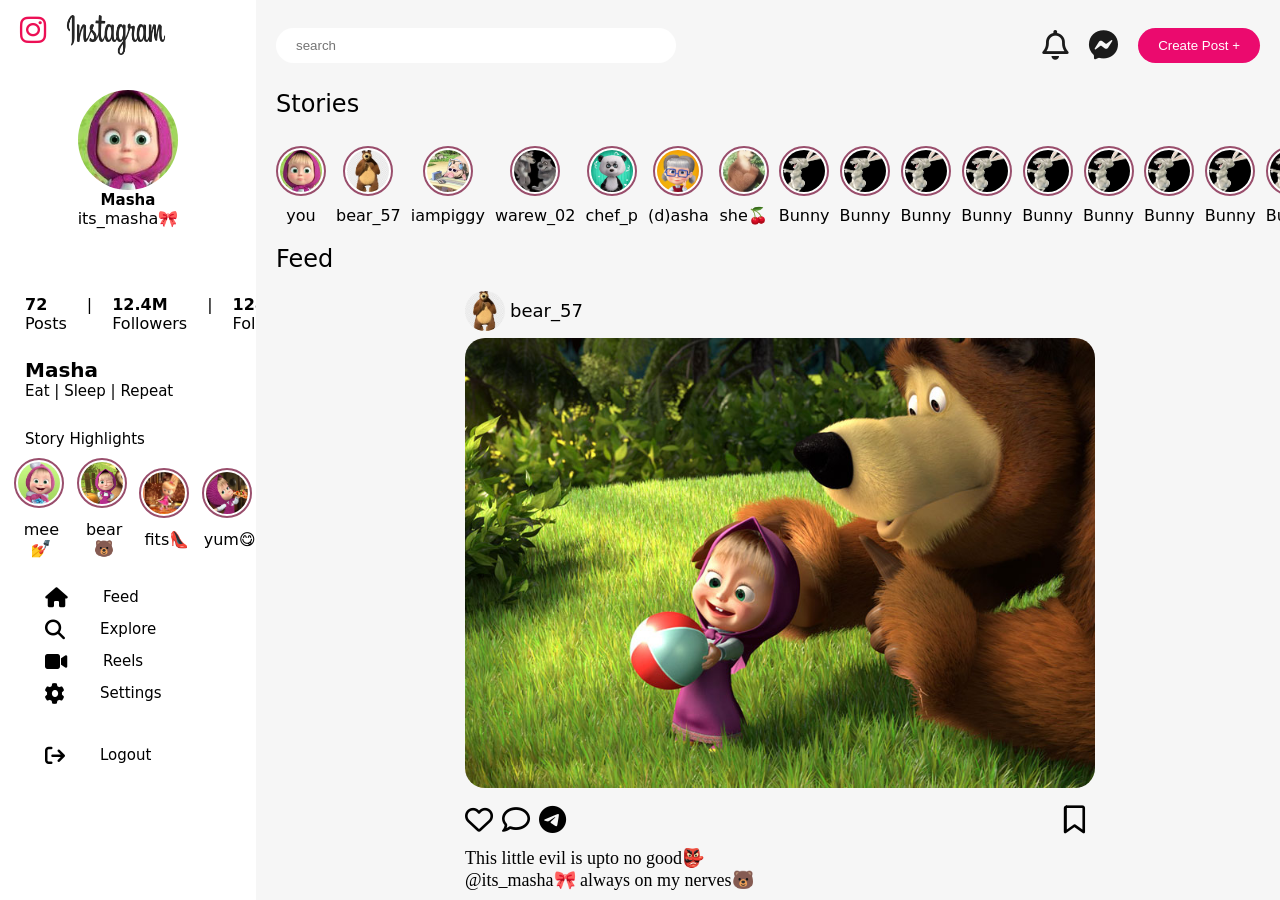
==== index.html @ 61953576 "Update and rename instagram.html to index.html" ====
<!DOCTYPE html>
<html lang="en">

<head>
    <meta charset="UTF-8">
    <meta name="viewport" content="width=device-width, initial-scale=1.0">
    <link rel="stylesheet" href="instagram.css">
    <link rel="stylesheet" href="https://cdnjs.cloudflare.com/ajax/libs/font-awesome/6.5.2/css/all.min.css"
        integrity="sha512-..." crossorigin="anonymous" referrerpolicy="no-referrer" />
    <title>Instagram</title>
</head>

<body>

    <div class="wrapper">
        <div class="instagram">
            <div class="sidebar">
              
               <div class="insta"> <i class="fa-brands fa-instagram"></i>
                <img src="txt.png" alt="">
            </div>
            <div class="pro">
                <img class="img" src="masha.jpg" alt="">
                <p><span style="font-weight: 600; font-size: 15px;">Masha</span><br>its_masha🎀</p>
            </div>
            <div class="nums">
                <p><span style="font-weight: bold;">72</span><br>Posts</p> <p>|</p>
                <p><span style="font-weight: bold;">12.4M</span><br>Followers</p> <p> |</p>
                <p><span style="font-weight: bold;">128</span><br>Following</p> 
            </div>
             <div class="bio">
                <p><span style="font-weight: 800; font-size: 20px;">Masha </span><br> Eat   | Sleep   | Repeat</p>
             </div> 
             <div class="highlight">
                <p>Story Highlights</p>
                <div class="high">
                  <div class="cir-cont">
                    <div class="cir">
                         <img src="me.jpg" alt="">
                    </div>
                    <p>mee💅</p>
                    </div>
                      <div class="cir-cont">
                    <div class="cir">
                         <img src="mebear.jpg" alt="">
                    </div>
                    <p>bear🐻</p>
                    </div>
                    <div class="cir-cont">
                    <div class="cir">
                          <img src="outfit.jpg" alt="">
                    </div>
                    <p>fits👠</p>
                    </div>
                    <div class="cir-cont">
                    <div class="cir">
                           <img src="meals.webp" alt="">
                    </div>
                    <p>yum😋</p>
                    </div>
                </div>
                <div class="other">
                    <div class="home">
                        <i class="fa-solid fa-house"></i>
                        <p>Feed</p>
                    </div>
                    <div class="explore">
                        <i class="fa-solid fa-magnifying-glass"></i>
                        <p>Explore</p>
                    </div>
                    <div class="reel">
                        <i class="fa-solid fa-video"></i>
                        <p>Reels</p>
                    </div>
                    <div class="setting">
                        <i class="fa-solid fa-gear"></i>
                        <p>Settings</p>
                    </div>
                     <div class="logout">
                    <i class="fa-solid fa-arrow-right-from-bracket"></i>
                    <p>Logout</p>
                </div>
                </div>
               
             </div>  
             
            </div>
           
            <div class="right-container">
                <nav class="topnav">
                    <div class="box left">
                        <input type="text" placeholder="search">
                    </div>
                    <div class="box right">
                        <i class="fa-regular fa-bell"></i>
                        <i class="fa-brands fa-facebook-messenger"></i>
                        <button>Create Post +</button>
                    </div>
                </nav>
                <nav class="bottomnav">
                    <h1>Stories</h1>
                    <div class="stories-container">
                        <div class="circle-container">
                            <div class="circle">
                                <img src="masha.jpg"
                                    alt="">
                                </div>
                                <h1>you</h1>

                        </div>
                        <div class="circle-container">
                            <div class="circle">
                                <img src="bear2.jpg"
                                    alt="">
                                </div>
                                <h1>bear_57</h1>

                        </div>
                        <div class="circle-container">
                            <div class="circle">
                                <img src="pigp.jpg"
                                    alt="">
                                </div>
                                <h1>iampiggy</h1>

                        </div>
                        <div class="circle-container">
                            <div class="circle">
                                <img src="wolfp.jpg"
                                    alt="">
                                </div>
                                <h1>warew_02</h1>

                        </div>
                        <div class="circle-container">
                            <div class="circle">
                                <img src="pandap.jpg"
                                    alt="">
                                </div>
                                <h1>chef_p</h1>

                        </div>
                        <div class="circle-container">
                            <div class="circle">
                                <img src="dasha.jpg"
                                    alt="">
                                </div>
                                <h1>(d)asha</h1>

                        </div>
                        <div class="circle-container">
                            <div class="circle">
                                <img src="gf.jpg"
                                    alt="">
                                </div>
                                <h1>she🍒</h1>

                        </div>
                        <div class="circle-container">
                            <div class="circle">
                                <img src="bunny2.jpg"
                                    alt="">
                                </div>
                                <h1>Bunny</h1>

                        </div>
                        <div class="circle-container">
                            <div class="circle">
                                <img src="bunny2.jpg"
                                    alt="">
                                </div>
                                <h1>Bunny</h1>

                        </div>
                        <div class="circle-container">
                            <div class="circle">
                                <img src="bunny2.jpg"
                                    alt="">
                                </div>
                                <h1>Bunny</h1>

                        </div>
                        <div class="circle-container">
                            <div class="circle">
                                <img src="bunny2.jpg"
                                    alt="">
                                </div>
                                <h1>Bunny</h1>
                        </div>
                        <div class="circle-container">
                            <div class="circle">
                                <img src="bunny2.jpg"
                                    alt="">
                                </div>
                                <h1>Bunny</h1>
                        </div>
                        <div class="circle-container">
                            <div class="circle">
                                <img src="bunny2.jpg"
                                    alt="">
                                </div>
                                <h1>Bunny</h1>
                        </div>
                        <div class="circle-container">
                            <div class="circle">
                                <img src="bunny2.jpg"
                                    alt="">
                                </div>
                                <h1>Bunny</h1>
                        </div>
                        <div class="circle-container">
                            <div class="circle">
                                <img src="bunny2.jpg"
                                    alt="">
                                </div>
                                <h1>Bunny</h1>
                        </div>
                        <div class="circle-container">
                            <div class="circle">
                                <img src="bunny2.jpg"
                                    alt="">
                                </div>
                                <h1>Bunny</h1>
                        </div>
                        <div class="circle-container">
                            <div class="circle">
                                <img src="bunny2.jpg"
                                    alt="">
                                </div>
                                <h1>Bunny</h1>
                        </div>
                        <div class="circle-container">
                            <div class="circle">
                                <img src="bunny2.jpg"
                                    alt="">
                                </div>
                                <h1>Bunny</h1>
                        </div>
                        <div class="circle-container">
                            <div class="circle">
                                <img src="bunny2.jpg"
                                    alt="">
                                </div>
                                <h1>Bunny</h1>
                        </div>
                        <div class="circle-container">
                            <div class="circle">
                                <img src="bunny2.jpg"
                                    alt="">
                                </div>
                                <h1>Bunny</h1>
                        </div>
                        <div class="circle-container">
                            <div class="circle">
                                <img src="bunny2.jpg"
                                    alt="">
                                </div>
                                <h>Bunny</h1>
                        </div>
                        <div class="circle-container">
                            <div class="circle">
                                <img src="bunny2.jpg"
                                    alt="">
                                </div>
                                <h>Bunny</h1>
                        </div>
                        <div class="circle-container">
                            <div class="circle">
                                <img src="bunny2.jpg"
                                    alt="">
                                </div>
                                <h>Bunny</h1>
                        </div>
                        <div class="circle-container">
                            <div class="circle">
                                <img src="bunny2.jpg"
                                    alt="">
                                </div>
                                <h>Bunny</h1>
                        </div>
                        <div class="circle-container">
                            <div class="circle">
                                <img src="bunny2.jpg"
                                    alt="">
                                </div>
                                <h>Bunny</h1>
                        </div>
                        <div class="circle-container">
                            <div class="circle">
                                <img src="bunny2.jpg"
                                    alt="">
                                </div>
                                <h>Bunny</h1>
                        </div>
                        <div class="circle-container">
                            <div class="circle">
                                <img src="bunny2.jpg"
                                    alt="">
                                </div>
                                <h>Bunny</h1>
                        </div>
                        <div class="circle-container">
                            <div class="circle">
                                <img src="bunny2.jpg"
                                    alt="">
                                </div>
                                <h>Bunny</h1>
                        </div>
                        <div class="circle-container">
                            <div class="circle">
                                <img src="bunny2.jpg"
                                    alt="">
                                </div>
                                <h>Bunny</h1>
                        </div>
                        <div class="circle-container">
                            <div class="circle">
                                <img src="bunny2.jpg"
                                    alt="">
                                </div>
                                <h>Bunny</h1>
                        </div>
                        <div class="circle-container">
                            <div class="circle">
                                <img src="bunny2.jpg"
                                    alt="">
                                </div>
                                <h>Bunny</h1>
                        </div>
                        <div class="circle-container">
                            <div class="circle">
                                <img src="bunny2.jpg"
                                    alt="">
                                </div>
                                <h>Bunny</h1>
                        </div>
                        <div class="circle-container">
                            <div class="circle">
                                <img src="bunny2.jpg"
                                    alt="">
                                </div>
                                <h>Bunny</h1>
                        </div>
                        <div class="circle-container">
                            <div class="circle">
                                <img src="bunny2.jpg"
                                    alt="">
                                </div>
                                <h>Bunny</h1>
                        </div>
                        <div class="circle-container">
                            <div class="circle">
                                <img src="bunny2.jpg"
                                    alt="">
                                </div>
                                <h>Bunny</h1>
                        </div>
                        <div class="circle-container">
                            <div class="circle">
                                <img src="bunny2.jpg"
                                    alt="">
                                </div>
                                <h>Bunny</h1>
                        </div>
                        <div class="circle-container">
                            <div class="circle">
                                <img src="bunny2.jpg"
                                    alt="">
                                </div>
                                <h>Bunny</h1>
                        </div>
                        <div class="circle-container">
                            <div class="circle">
                                <img src="bunny2.jpg"
                                    alt="">
                                </div>
                                <h>Bunny</h1>
                        </div>
                        <div class="circle-container">
                            <div class="circle">
                                <img src="bunny2.jpg"
                                    alt="">
                                </div>
                                <h>Bunny</h1>
                        </div>
                        <div class="circle-container">
                            <div class="circle">
                                <img src="bunny2.jpg"
                                    alt="">
                                </div>
                                <h>Bunny</h1>
                        </div>
                        <div class="circle-container">
                            <div class="circle">
                                <img src="bunny2.jpg"
                                    alt="">
                                </div>
                                <h>Bunny</h1>
                        </div>
                        <div class="circle-container">
                            <div class="circle">
                                <img src="bunny2.jpg"
                                    alt="">
                                </div>
                                <h>Bunny</h1>
                        </div>
                        <div class="circle-container">
                            <div class="circle">
                                <img src="bunny2.jpg"
                                    alt="">
                                </div>
                                <h>Bunny</h1>
                        </div>
                        <div class="circle-container">
                            <div class="circle">
                                <img src="bunny2.jpg"
                                    alt="">
                                </div>
                                <h>Bunny</h1>
                        </div>
                    </div>
                </nav>
                <div class="feed-container">
                    <h1 class="feed">Feed</h1>
                    <div class="post-container">
                        <div class="posts">
                            <div class="profile">
                                <div class="profile-circle">
                                    <img src="bear2.jpg" alt="">
                                </div>
                                <h1>bear_57</h1>
                            </div>
                            <div class="post-image-container">
                                <img src="masha-bear.jpg" alt="">
                            </div>
                            <div class="engagement-section">
                               <div class="icon"> <i class="fa-regular fa-heart"></i>
                                <i class="fa-regular fa-comment"></i>
                                <i class="fa-brands fa-telegram"></i></div>
                              <div class="icon2">  <i class="fa-regular fa-bookmark"></i></div>
                            </div>
                            <div class="caption">
                                <p>This little  evil is upto no good👺
                                  <br>@its_masha🎀 always on my nerves🐻</p>
                            </div>
                            <div class="profile">
                                <div class="profile-circle">
                                    <img src="wolfp.jpg" alt="">
                                </div>
                                <h1>warew_02</h1>
                            </div>
                            <div class="post-image-container">
                                <img src="wolf.gif" alt="">
                            </div>
                            <div class="engagement-section">
                               <div class="icon"> <i class="fa-regular fa-heart"></i>
                                <i class="fa-regular fa-comment"></i>
                                <i class="fa-brands fa-telegram"></i></div>
                              <div class="icon2">  <i class="fa-regular fa-bookmark"></i></div>
                            </div>
                            <div class="caption">
                                <p>We-hungryyyyyy, no foodddd😭
                                  <br>@its_masha🎀 quickyyy give fooddddd😫</p>
                            </div>
                            <div class="profile">
                                <div class="profile-circle">
                                    <img src="bunny2.jpg" alt="">
                                </div>
                                <h1>bun;)</h1>
                            </div>
                            <div class="post-image-container">
                                <img src="bun.webp" alt="">
                            </div>
                            <div class="engagement-section">
                               <div class="icon"> <i class="fa-regular fa-heart"></i>
                                <i class="fa-regular fa-comment"></i>
                                <i class="fa-brands fa-telegram"></i></div>
                              <div class="icon2">  <i class="fa-regular fa-bookmark"></i></div>
                            </div>
                            <div class="caption">
                                <p>Ohhhhhh Noooooooo,<br>
                                wasn't stealing just guarding here<br>
                                pinky Promiseeeeeeee 😗</p>
                            </div>
                            <div class="profile">
                                <div class="profile-circle">
                                    <img src="pigp.jpg" alt="">
                                </div>
                                <h1>iampiggy</h1>
                            </div>
                            <div class="post-image-container">
                                <img src="pig.png" alt="">
                            </div>
                            <div class="engagement-section">
                               <div class="icon"> <i class="fa-regular fa-heart"></i>
                                <i class="fa-regular fa-comment"></i>
                                <i class="fa-brands fa-telegram"></i></div>
                              <div class="icon2">  <i class="fa-regular fa-bookmark"></i></div>
                            </div>
                            <div class="caption">
                                <p>ran out of milk😭<br>
                                brokee af💔🥀</p>
                                </div>
                                    <div class="profile">
                                <div class="profile-circle">
                                    <img src="dasha.jpg" alt="">
                                </div>
                                <h1>(d)asha</h1>
                            </div>
                            <div class="post-image-container">
                                <img src="dashapost.webp" alt="">
                            </div>
                            <div class="engagement-section">
                               <div class="icon"> <i class="fa-regular fa-heart"></i>
                                <i class="fa-regular fa-comment"></i>
                                <i class="fa-brands fa-telegram"></i></div>
                              <div class="icon2">  <i class="fa-regular fa-bookmark"></i></div>
                            </div>
                            <div class="caption">
                                <p>had fun @its_masha🎀?</p>
                            </div>
                              <div class="profile">
                                <div class="profile-circle">
                                    <img src="pandap.jpg" alt="">
                                </div>
                                <h1>chef_p</h1>
                            </div>
                            <div class="post-image-container">
                                <img src="panda.jpg" alt="">
                            </div>
                            <div class="engagement-section">
                               <div class="icon"> <i class="fa-regular fa-heart"></i>
                                <i class="fa-regular fa-comment"></i>
                                <i class="fa-brands fa-telegram"></i></div>
                              <div class="icon2">  <i class="fa-regular fa-bookmark"></i></div>
                            </div>
                            <div class="caption">
                                <p>cooking🍳😋</p>
                            </div>
                             <div class="profile">
                                <div class="profile-circle">
                                    <img src="gf.jpg" alt="">
                                </div>
                                <h1>she🍒</h1>
                            </div>
                            <div class="post-image-container">
                                <img src="gfpost.webp" alt="">
                            </div>
                            <div class="engagement-section">
                               <div class="icon"> <i class="fa-regular fa-heart"></i>
                                <i class="fa-regular fa-comment"></i>
                                <i class="fa-brands fa-telegram"></i></div>
                              <div class="icon2">  <i class="fa-regular fa-bookmark"></i></div>
                            </div>
                            <div class="caption">
                                <p>nahhhhh!! we'r just friends yk🤭</p>
                            </div>
                        </div>
                            </div>
                        </div>
            </div>
        </div>
    </div>
</body>

</html>
---- instagram.css ----
* {
  margin: 0;
  padding: 0;
  box-sizing: border-box;
}

html, body {
  width: 100%;
  height: 100%;
  font-family: system-ui, -apple-system, BlinkMacSystemFont, 'Segoe UI', Roboto, Oxygen, Ubuntu, Cantarell, 'Open Sans', 'Helvetica Neue', sans-serif;
}
.wrapper{
    width: 100%;
    position: relative;
}
.instagram{
    height: 100vh;
    width: 100%;
    display: flex;
}
.sidebar{
    height: 100%;
    width: 20%;
    background-color: transparent;
    position: fixed;
}
.sidebar i{
    padding-left: 20px;
    margin-top: 15px;
    color: #EC0F55;
    font-size: 30px;
    text-align: center;
}
.insta{
    display: flex;
    gap: 20px;
}
.insta img{
    height: 40px;
    width: 100px;
    font-family: fantasy;
    margin-top: 15px;
}
.pro{
    height: 20vh;
    width: 100%; 
    display: flex;
    flex-direction: column;
    align-items: center;
    text-align: center;  
}
.pro img{
    height: 100px;
    width: 100px;
    border-radius: 50px;
    margin-top: 35px;
   
}
.img p{
    font-family: system-ui, -apple-system, BlinkMacSystemFont, 'Segoe UI', Roboto, Oxygen, Ubuntu, Cantarell, 'Open Sans', 'Helvetica Neue', sans-serif;
    font-size: 10px;
   
}
.nums{
    display: flex;
    margin-top: 60px;
    gap:20px;
    padding-left: 25px;
}
.bio{
    font-size: 15px;
    padding-left: 25px;
    margin-top: 25px;
    font-family: system-ui, -apple-system, BlinkMacSystemFont, 'Segoe UI', Roboto, Oxygen, Ubuntu, Cantarell, 'Open Sans', 'Helvetica Neue', sans-serif;
}
.highlight p{
    padding-left:25px ;
    font-family: system-ui, -apple-system, BlinkMacSystemFont, 'Segoe UI', Roboto, Oxygen, Ubuntu, Cantarell, 'Open Sans', 'Helvetica Neue', sans-serif;
    font-size: 15px;
    font-weight: 800px;
    margin-top: 30px;
}

.high{
 height: 10hv;
    width: 100%; 
    display: flex;
    gap: 5px;
    padding-left: 10px;
    margin-top:10px;
    align-items: center;
}
.cir-cont{
     height: 100%;
    width: 100%;
     display: flex;
    align-items: center;
    justify-content: center;
    flex-direction: column;
    gap: 10px;
    text-align: center;
}
.cir-cont p{
     font-size: 16px;
     padding-left: 5px;
     margin-top: 2px;
     
}
.cir{
    height: 50px;
    width:50px;
    flex-shrink: 0;
    background-color:white;
    border-radius: 50px;
   border: 2px solid #994E6C;
   padding: 2px;
}
.cir img{
    height: 100%;
    width: 100%;
    object-fit: cover;
    border-radius: 50px;
}
.other{
    margin-top: 20px;
    display: flex;
    flex-direction: column;
    gap: 2px;
    padding-left: 25px;
    
}
.other p{
    margin-top: 10px;
    font-size: 15px;
    font-family: system-ui, -apple-system, BlinkMacSystemFont, 'Segoe UI', Roboto, Oxygen, Ubuntu, Cantarell, 'Open Sans', 'Helvetica Neue', sans-serif;

}
.other i{
    font-size: 20px;
    color: #000;
    margin-top: 10px;
}
.home{
    display: flex;
    gap:10px;
}
.explore{
    display: flex;
    gap: 10px;
}
.reel{
    display: flex;
    gap: 10px;
}
.setting{
    display: flex;
    gap: 10px;
}
.logout{
    display: flex;
    gap: 10px;
    margin-top: 30px;
}
.right-container{
   height: 100%;
   width: calc(100% - 20%);
   background-color:#F6F6F6;
   position: fixed;
   right: 0;

}
.topnav{
    height: 10vh;
    width: 100%;
    background-color: beige;
    position: fixed;
    display: flex;
    align-items: center;
     justify-content: space-between;
     position: relative;
}
.bottomnav{
    height: 15vh;
    width: 100%;
    padding-left: 20px;
    padding-right: 20px;
    position: fixed;
    top:calc(100% - 90vh);
  
}
.bottomnav h1{
    font-weight: 500;
    font-size: 24px;
}
.stories-container{
    height: 100%;
    width: 100%;
    display: flex;
    align-items: center;
    gap: 10px;
    overflow-x: auto;
    scrollbar-width: none;

}

.topnav .box {
    height: 100%;
    width: calc(100%/2);


}
.left{
    background-color: #F6F6F6;
    display: flex;
    align-items: center;
    justify-content: start;
    padding-left: 20px;
}
.left input{
    padding: 10px 20px;
    width: 400px;
    border: none;
    border-radius: 50px;
}
.right{
    background-color: #F6F6F6;
    display: flex;
    align-items: center;
    justify-content: end;
    gap: 20px;
    font-size: larger;
    padding-right: 20px;

}
.right button{
    padding: 10px 20px;
    background-color: #EB0A6E;
    border: none;
    border-radius: 50px;
    color: white;
}

.right i{
    font-size: 30px;
    color: rgb(27, 27, 27);
}
.circle-container{
    height: 100%;
    width: 100%;
    display: flex;
    align-items: center;
    justify-content: center;
    flex-direction: column;
    gap: 10px;
  
}
.circle-container h1{
    font-size: 16px;
}
.circle{
    height: 50px;
    width: 50px;
    background-color: #fff;
    padding: 2px;
    flex-shrink: 0;
    border-radius: 50px;
    border: 2px solid #994E6C;

}
.circle img{
    height: 100%;
    width: 100%;
    object-fit: cover;
    border-radius: 50px;
}
.feed-container{
    height: calc(100% - 25vh);
    width: 100%;
    padding-left:20px ;
    padding-top: 20px;
    position: fixed;
    bottom: 0%;
    font-size: 12px;
}
.feed-container h1{
    font-weight: 500;
}
.post-container{
    height: 70vh;
    width: 100%;
    overflow: auto;
    bottom: 0%;
    position: relative;
}
.posts{
    height: 70vh;
    width: 50%;
    margin-bottom: 3%;
   
    margin-left: 15%;

  
}
.profile{
    height: 5vh;
    width: 100%;
    display: flex;
    align-items: center;
    gap: 5px;
    margin-bottom: 5px;
    margin-top: 15px;

}
.profile-circle{
    height: 40px;
    width: 40px;
    background-color: #000;
    border-radius: 50px;
    overflow: hidden;
}
.profile h1{
    font-size: 18px;

}
.profile-circle img{
    height: 100%;
    width: 100%;
    object-fit: cover;
}
.post-image-container{
    height: 50vh;
    width: 100%;
    background-color: #000;
    border-radius: 20px;
    overflow: hidden;
    margin-bottom: 5px;
}
.post-image-container img{
    height: 100%;
    width: 100%;
    object-fit: cover;
}
.caption p{
    font-size: 18px;
    font-family: cursive;
    
}
.engagement-section{
    height: 6vh;
    width: 100%;
    font-size: 28px;
    display: flex;
    align-items: center;
    justify-content: space-between;
    gap: 15px;
    padding-right: 10px;
}
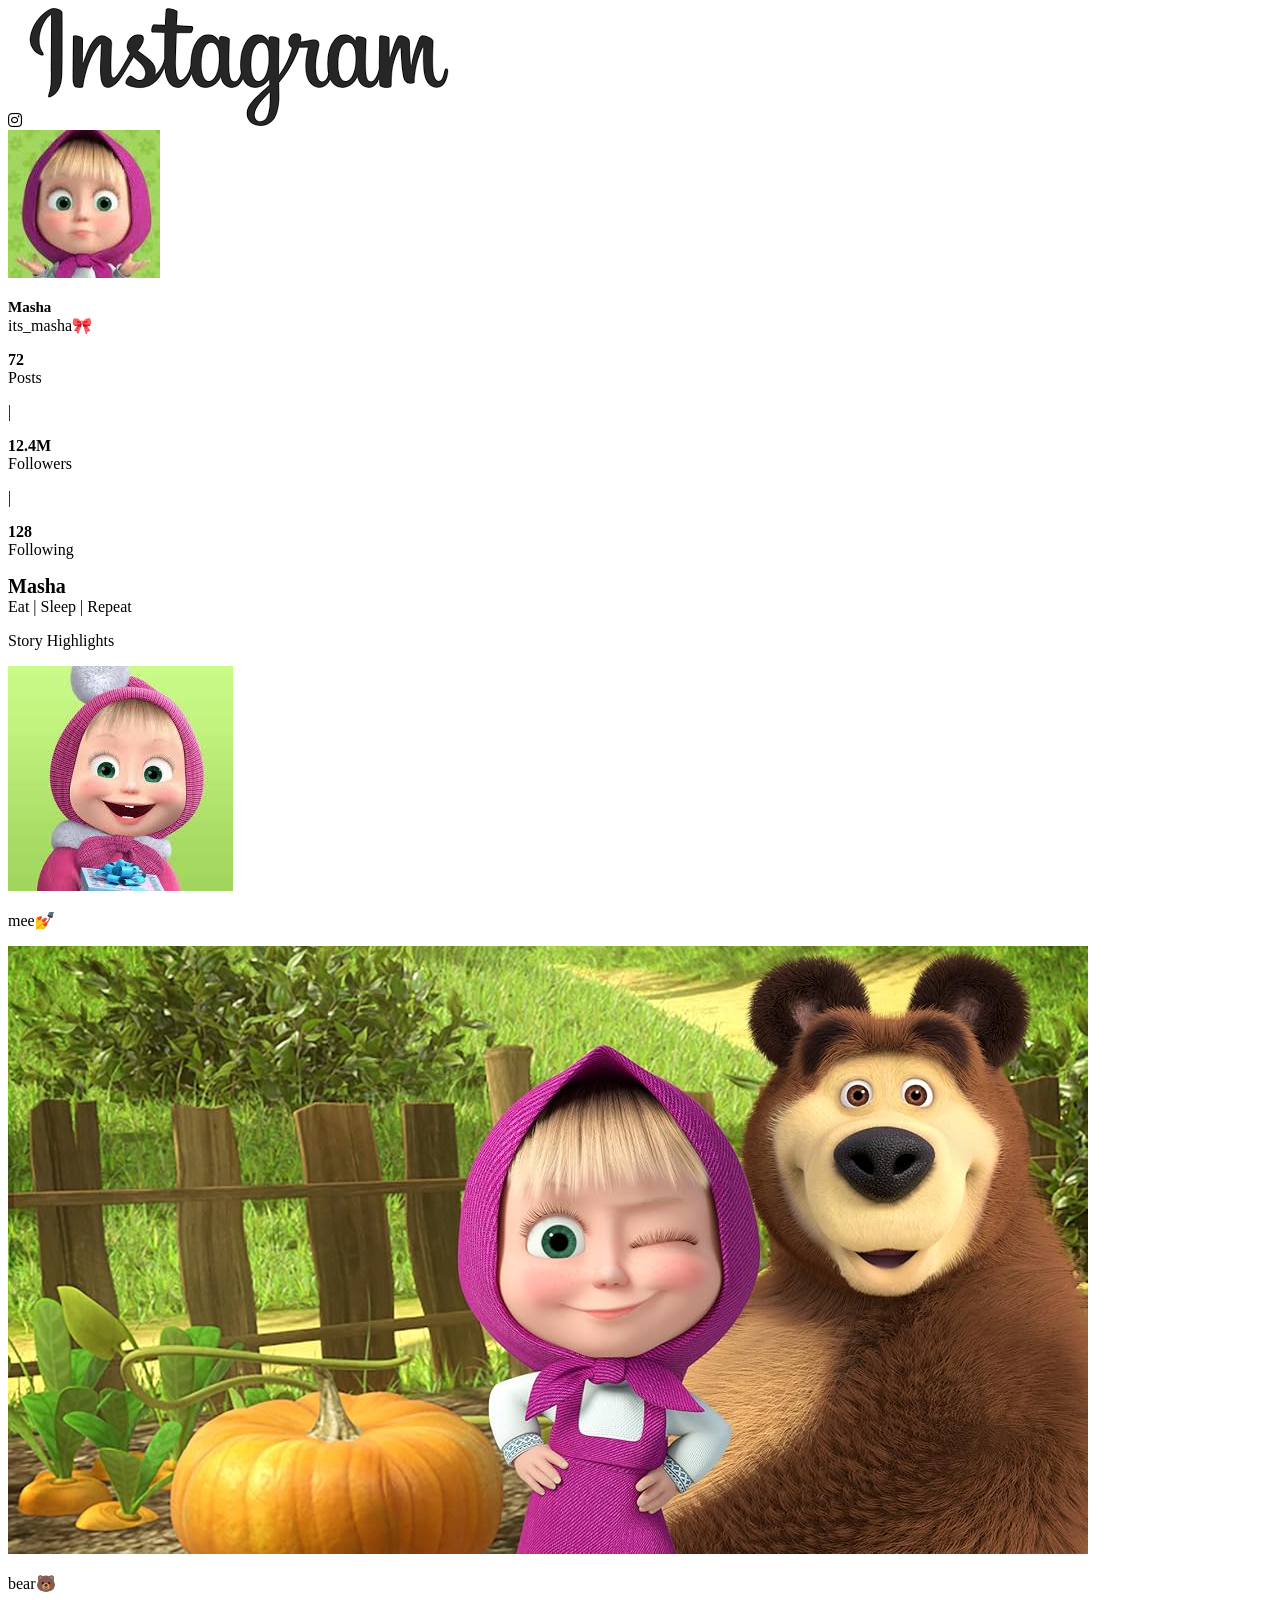
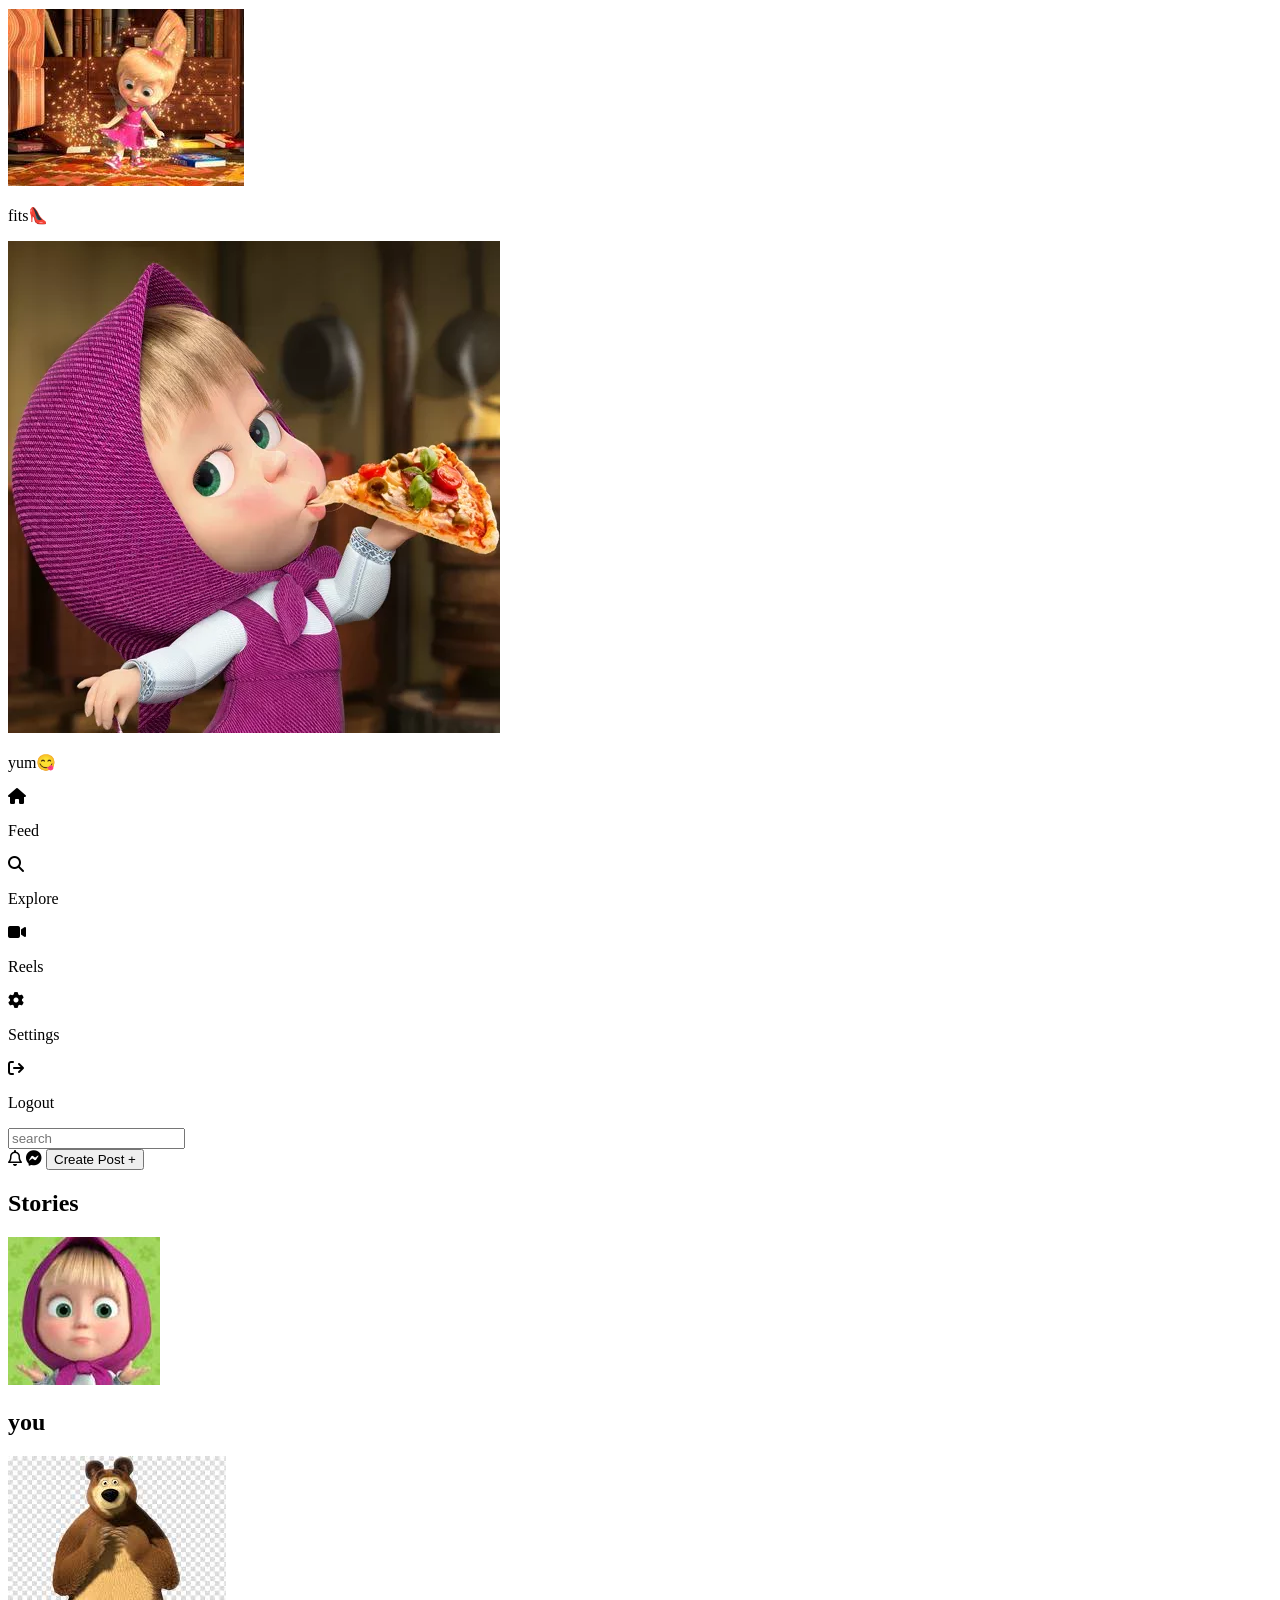
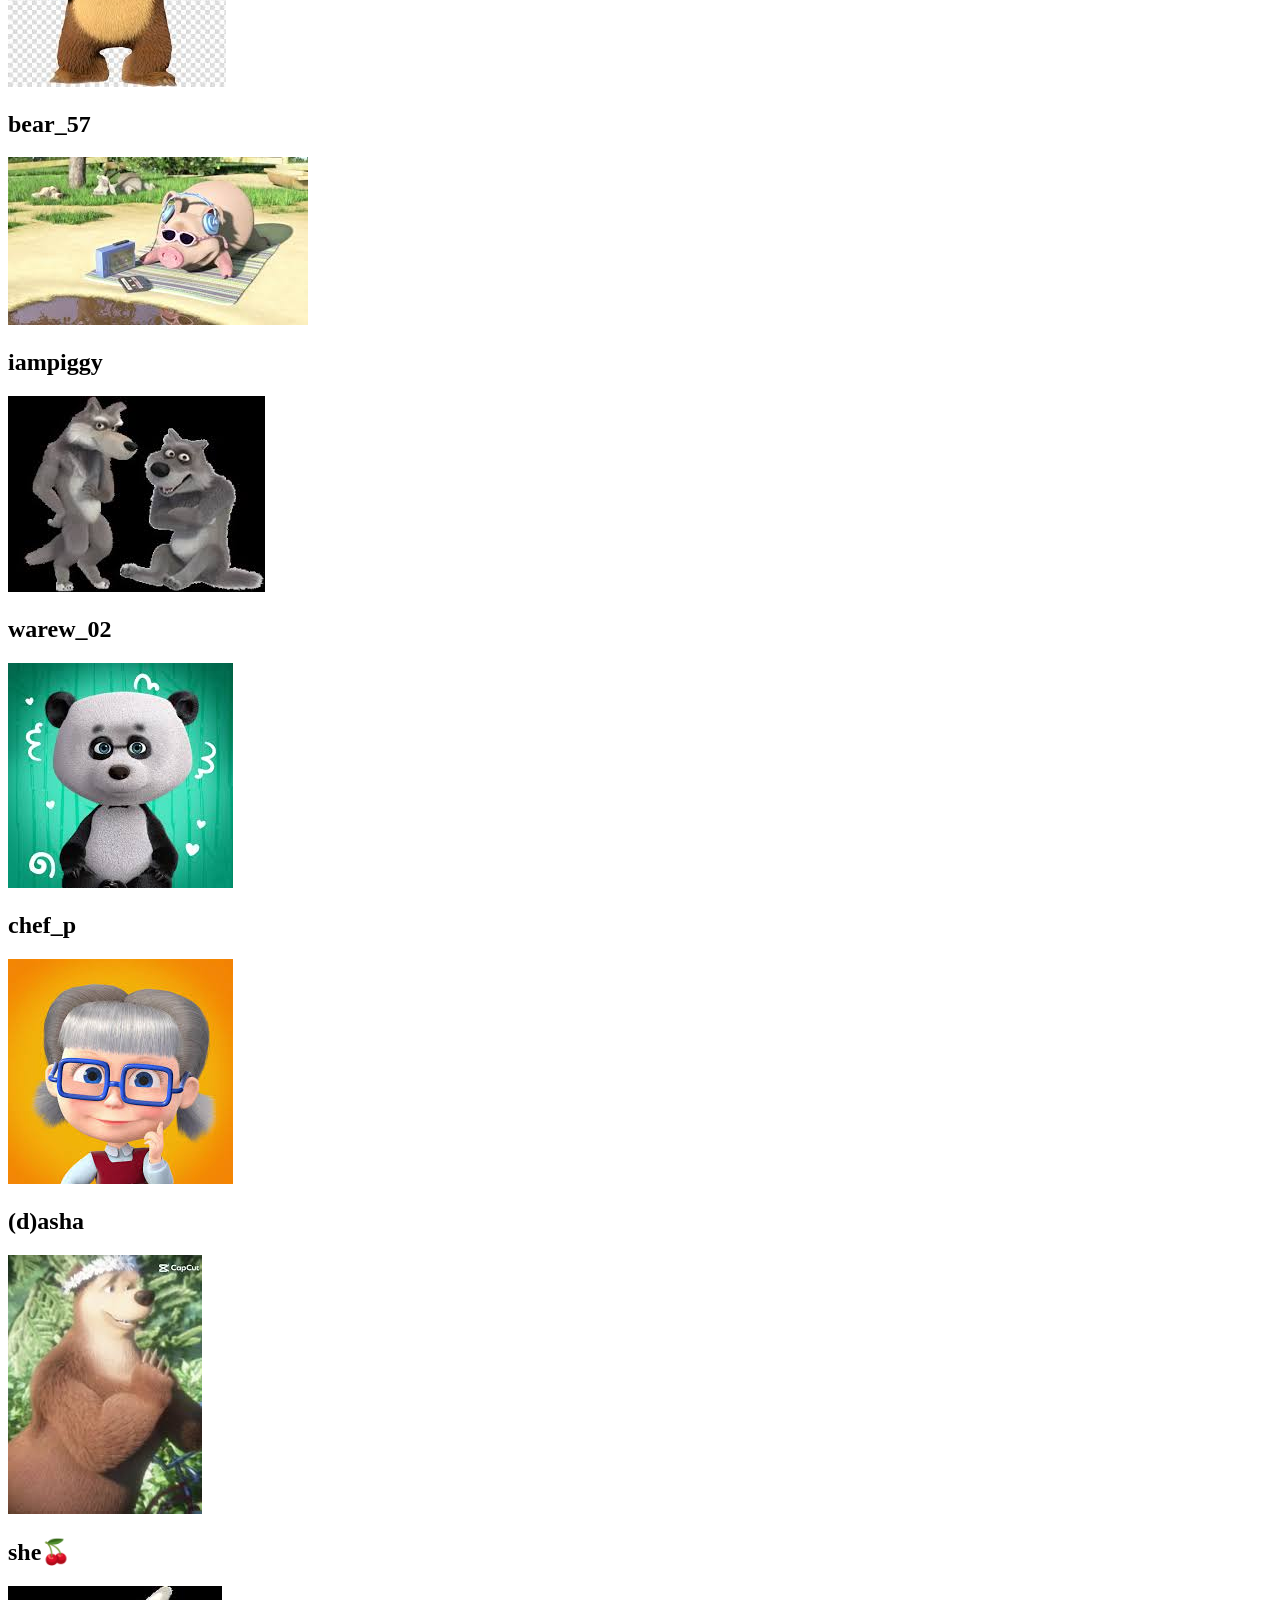
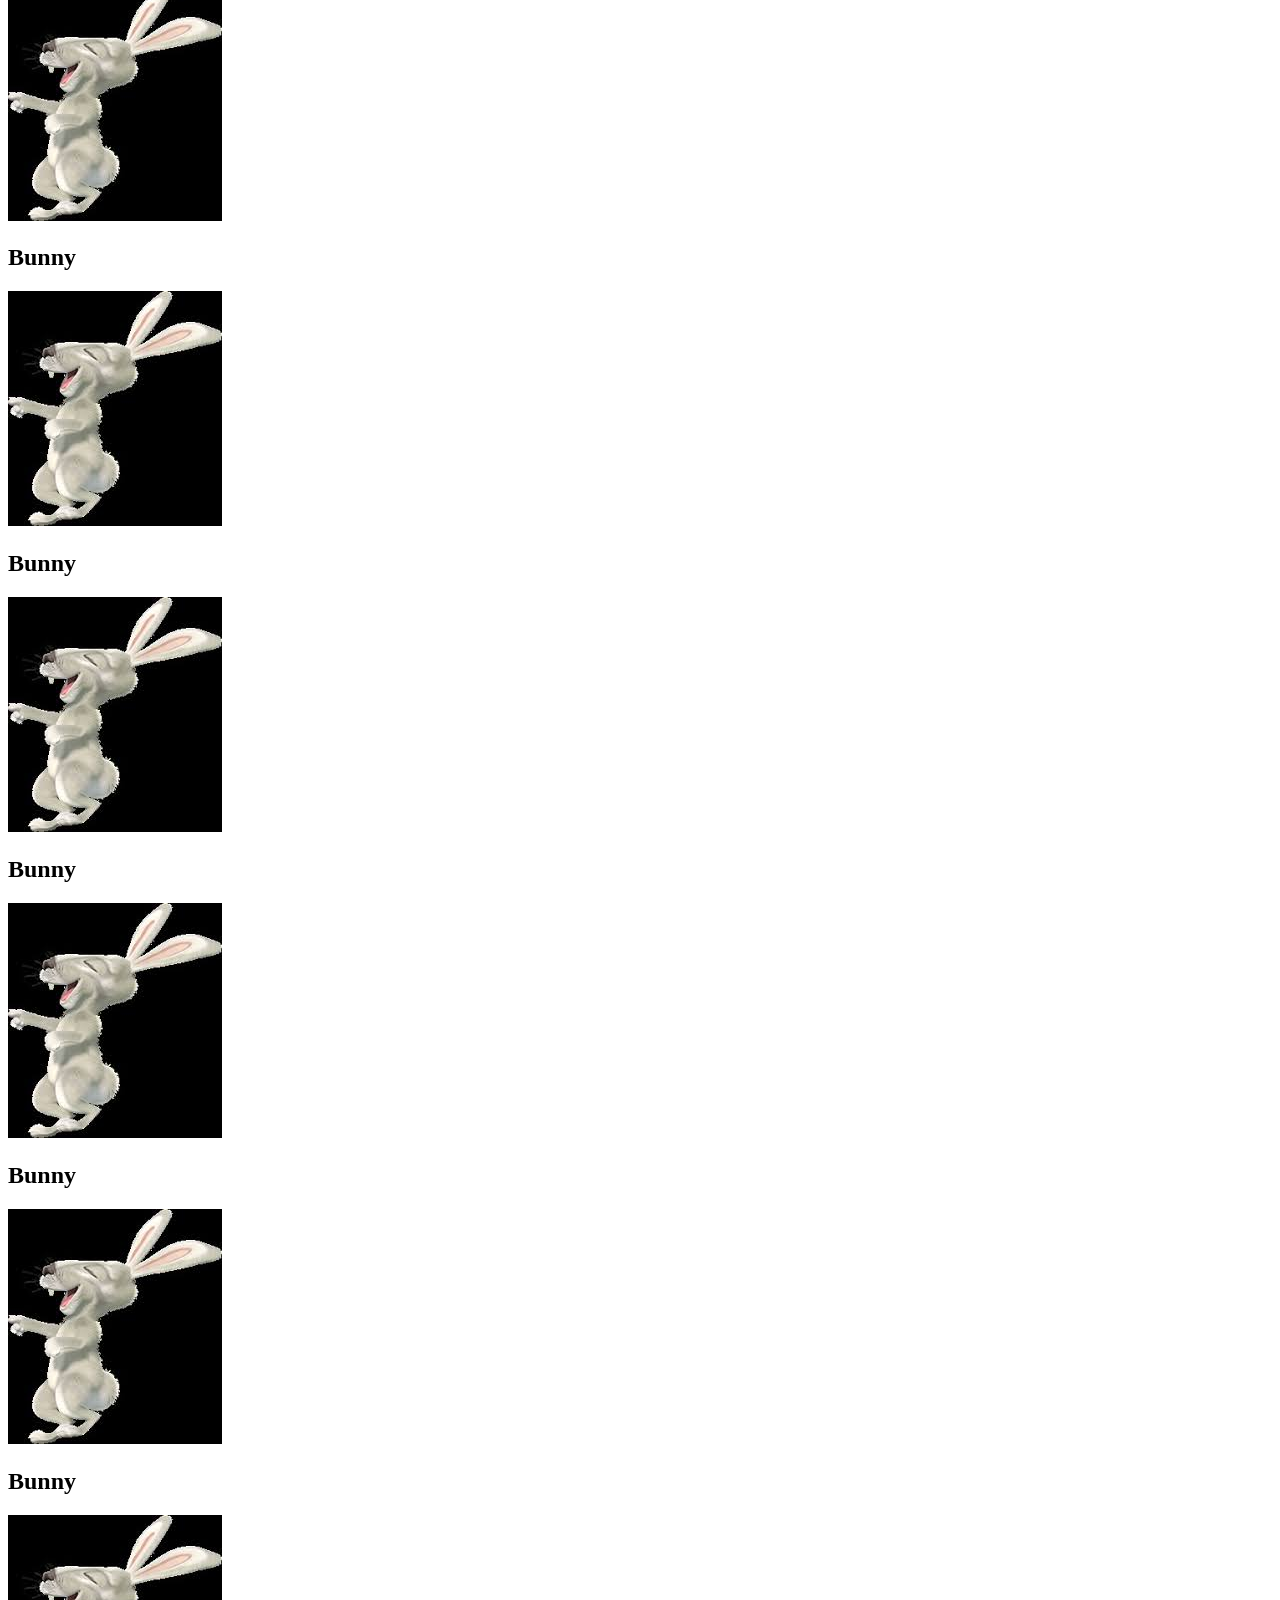
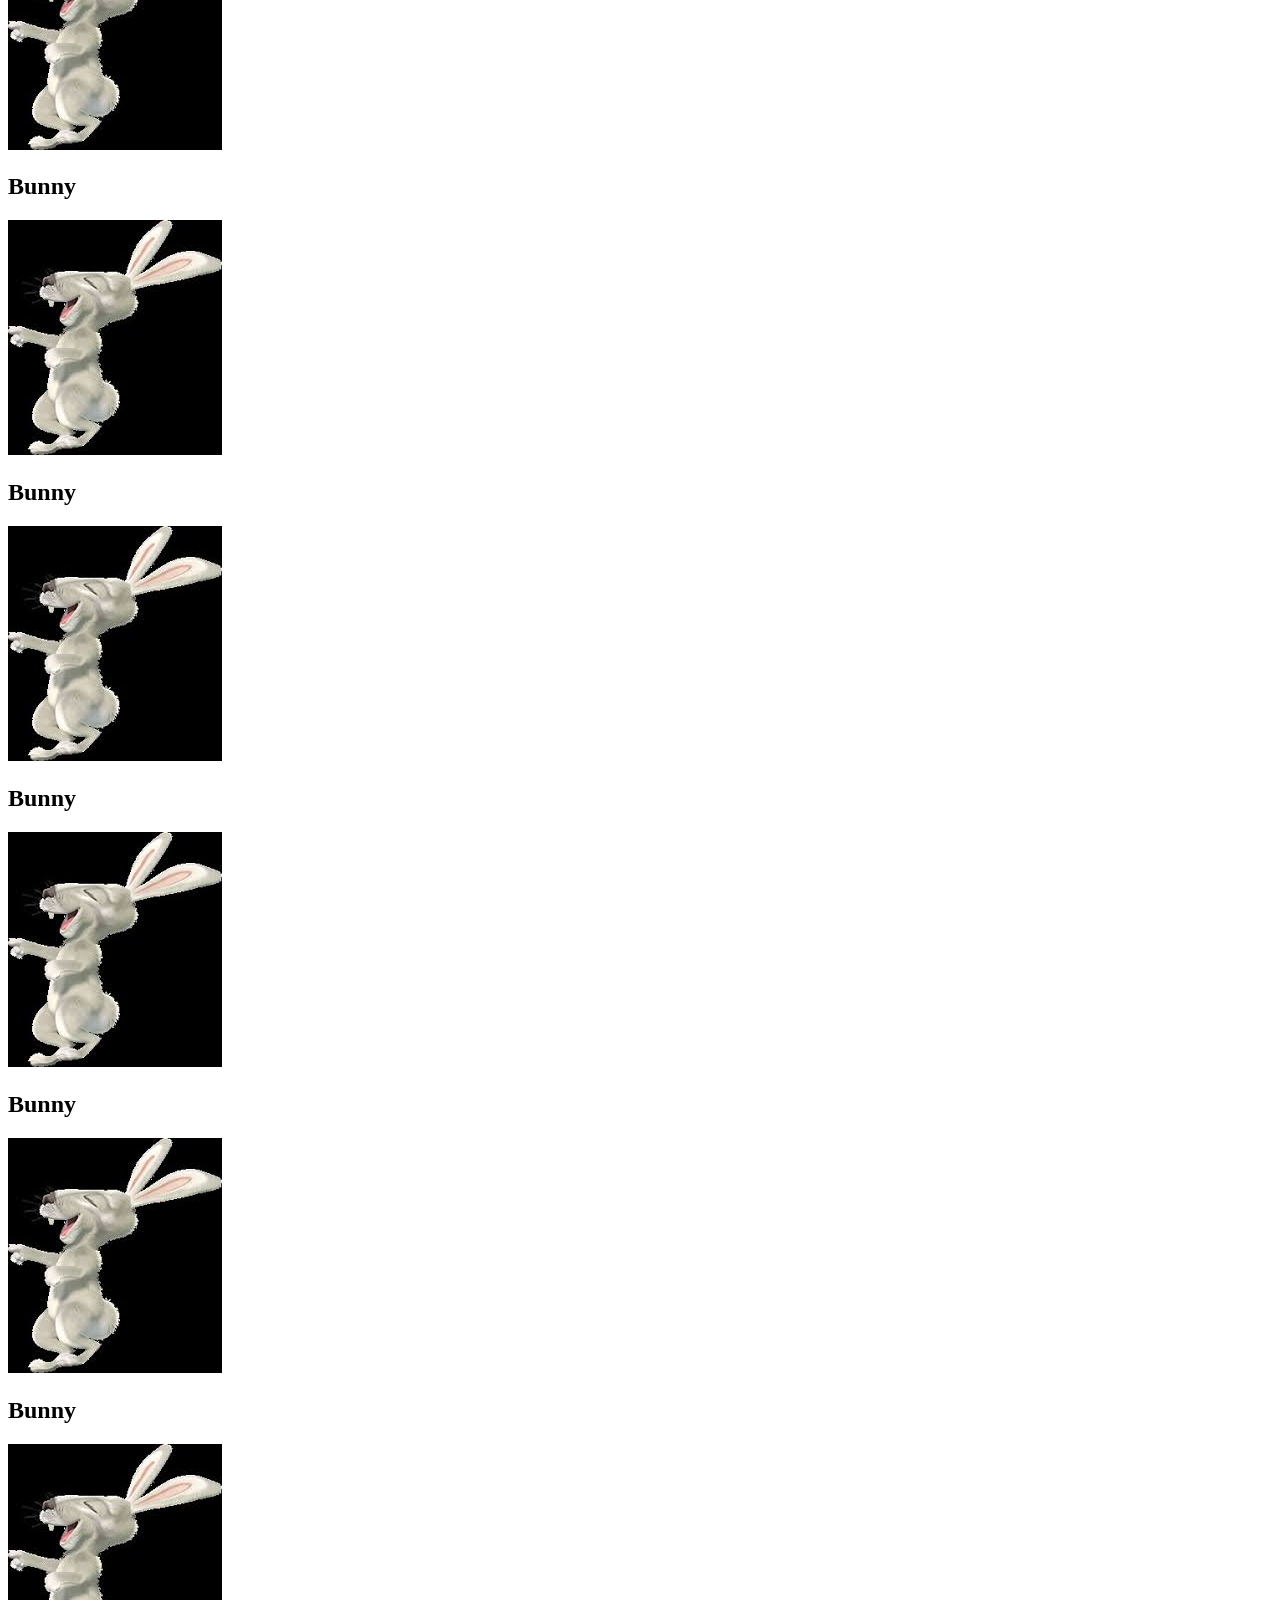
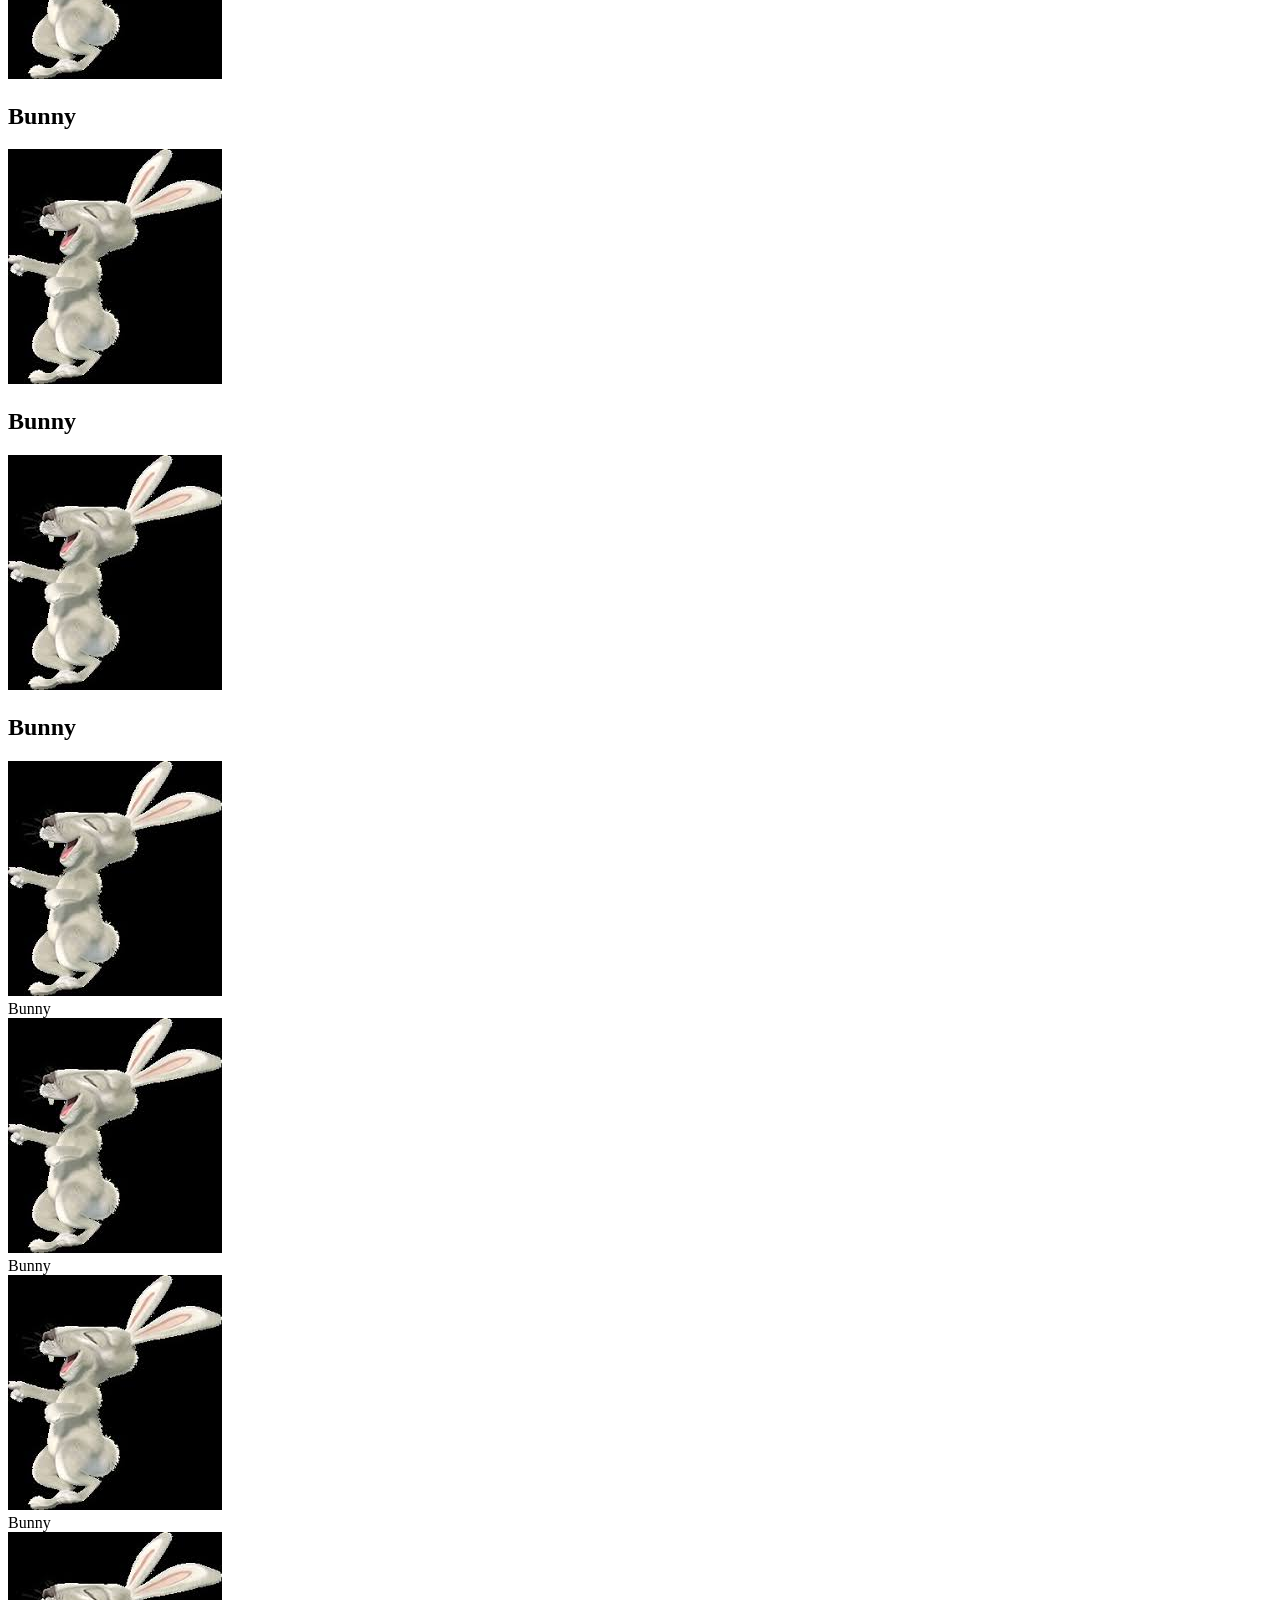
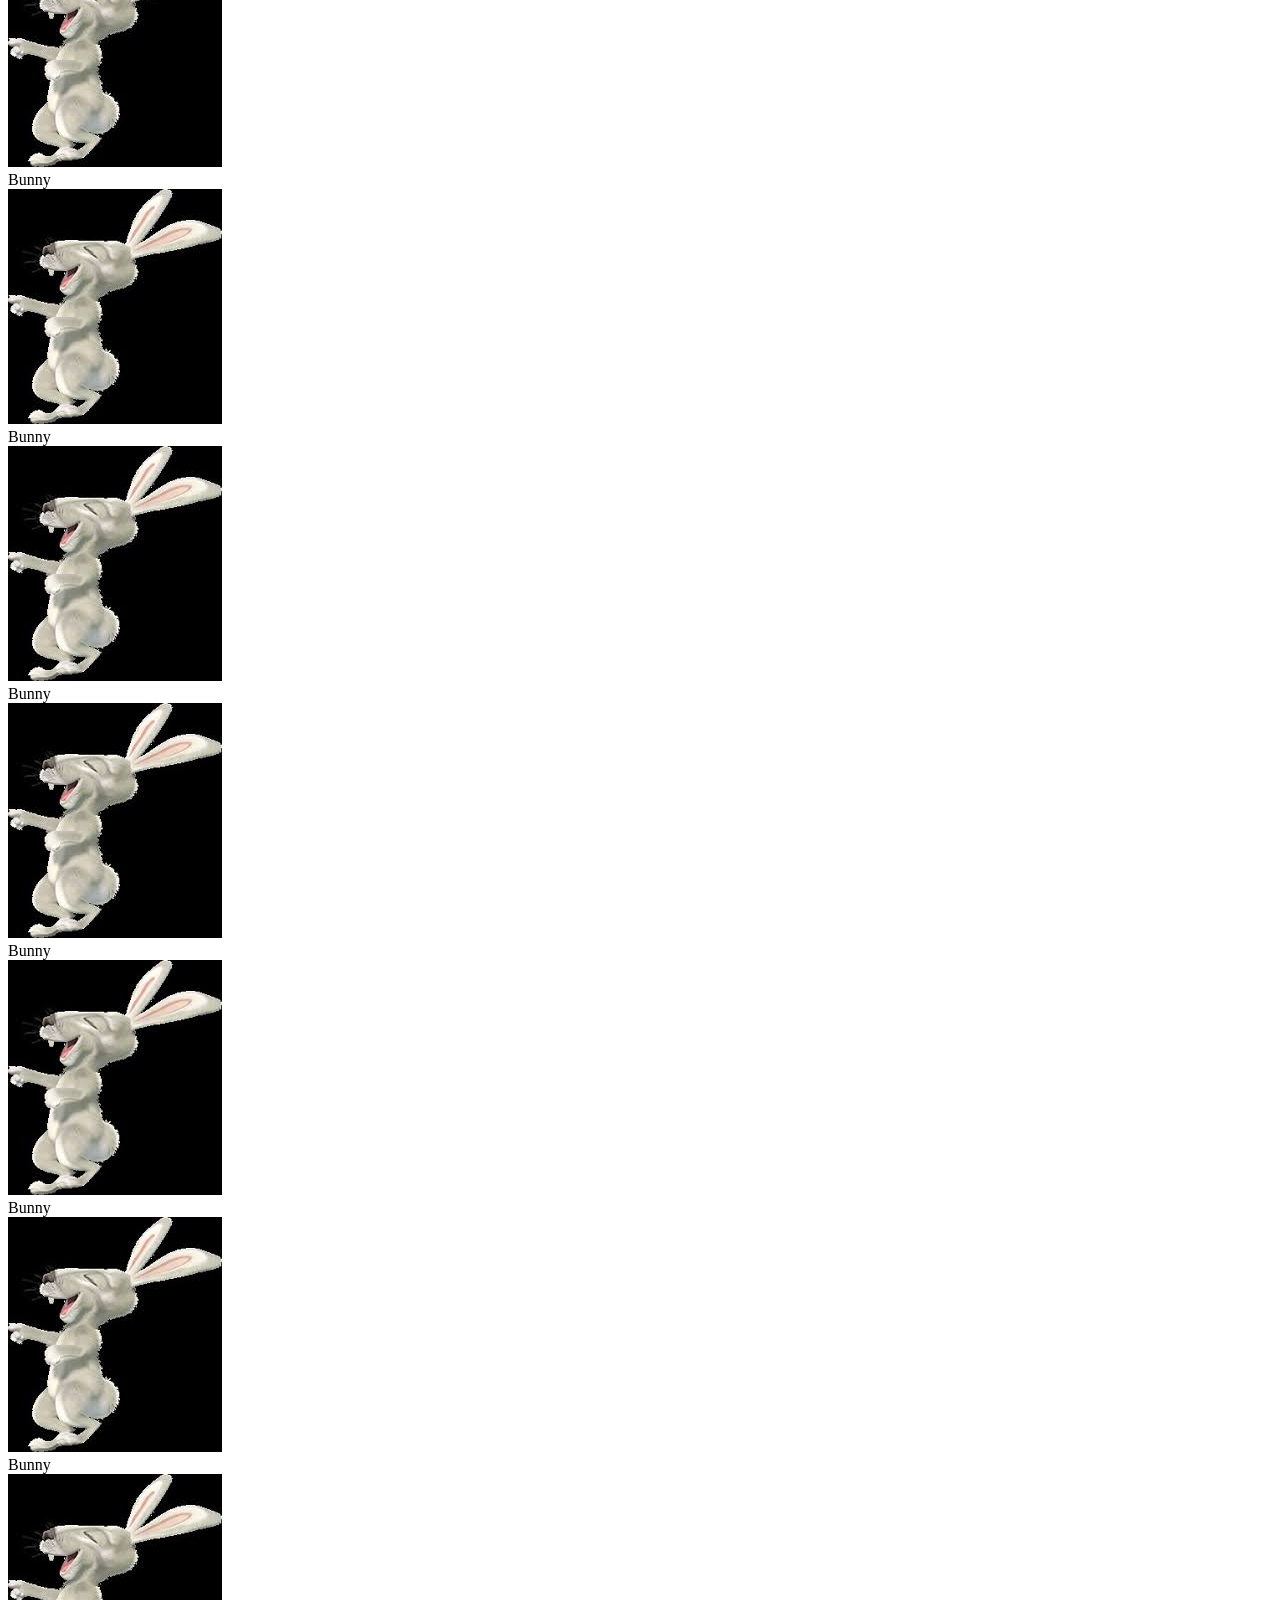
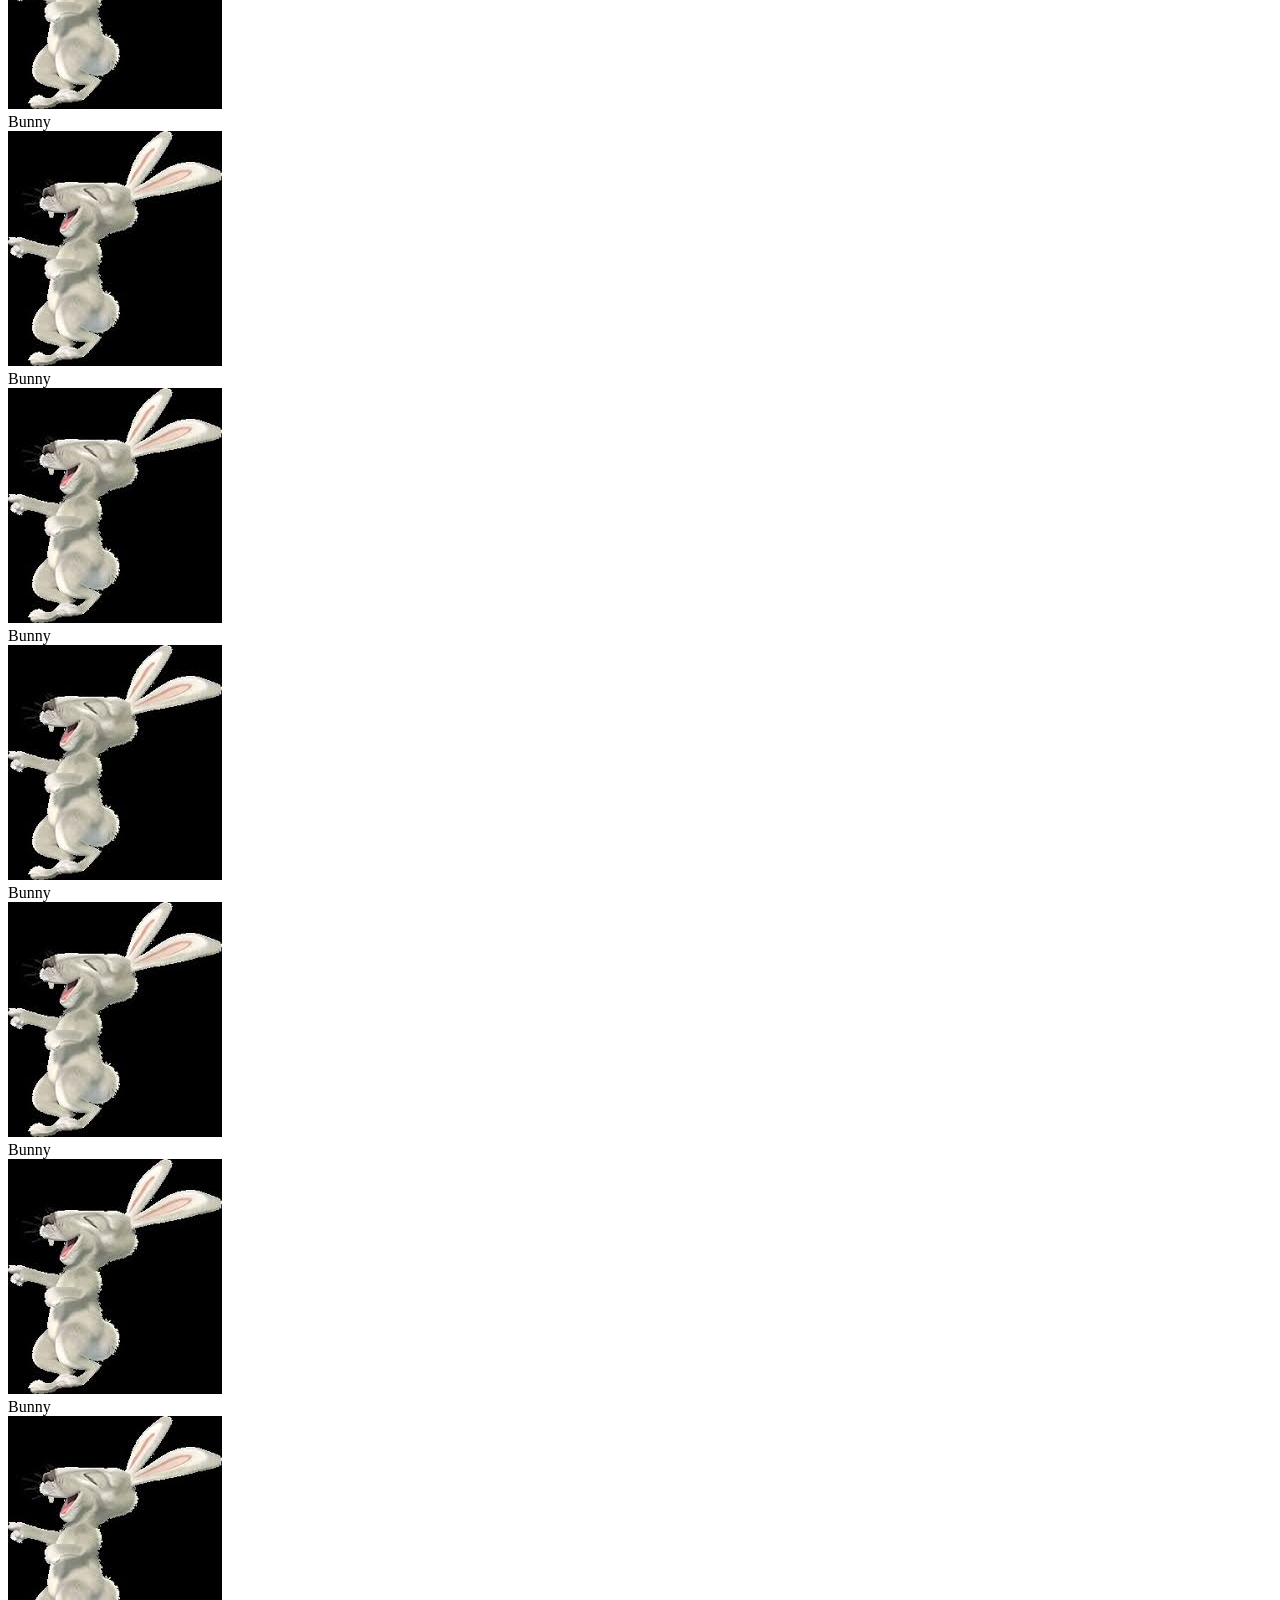
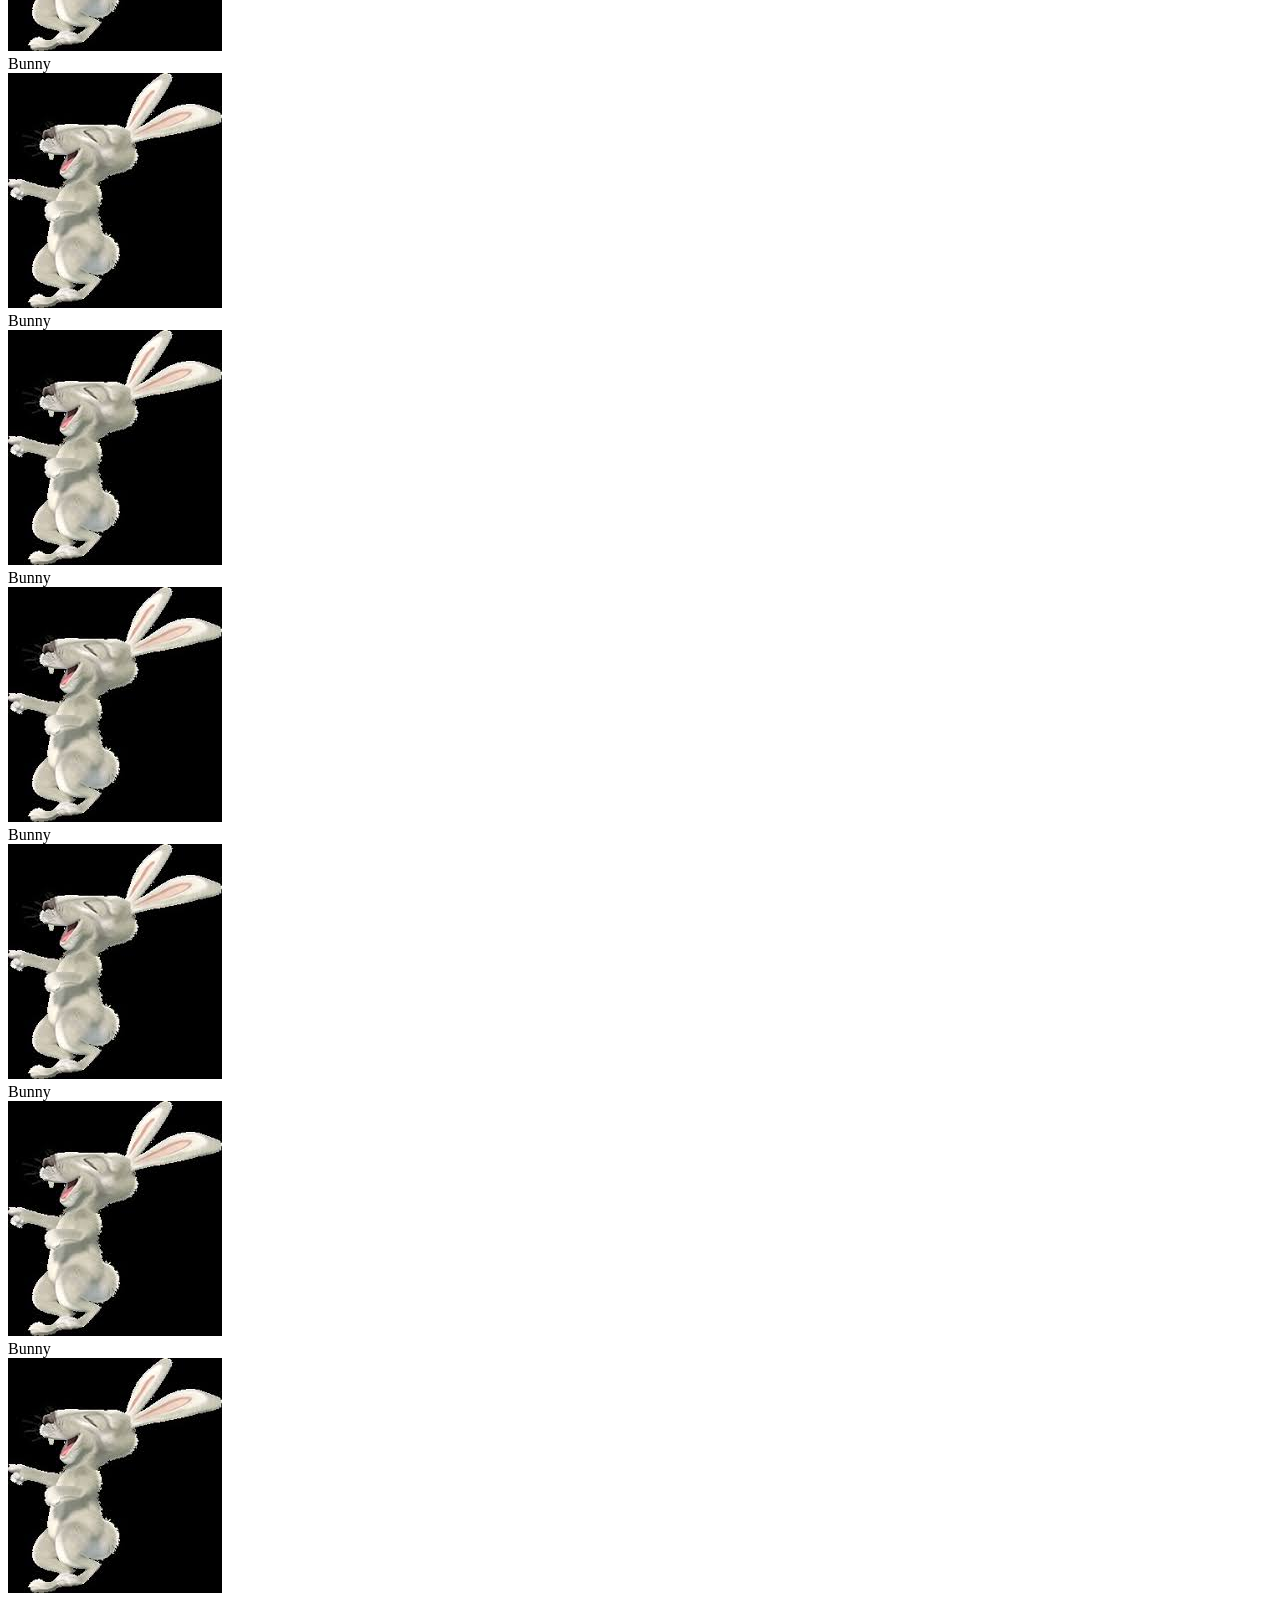
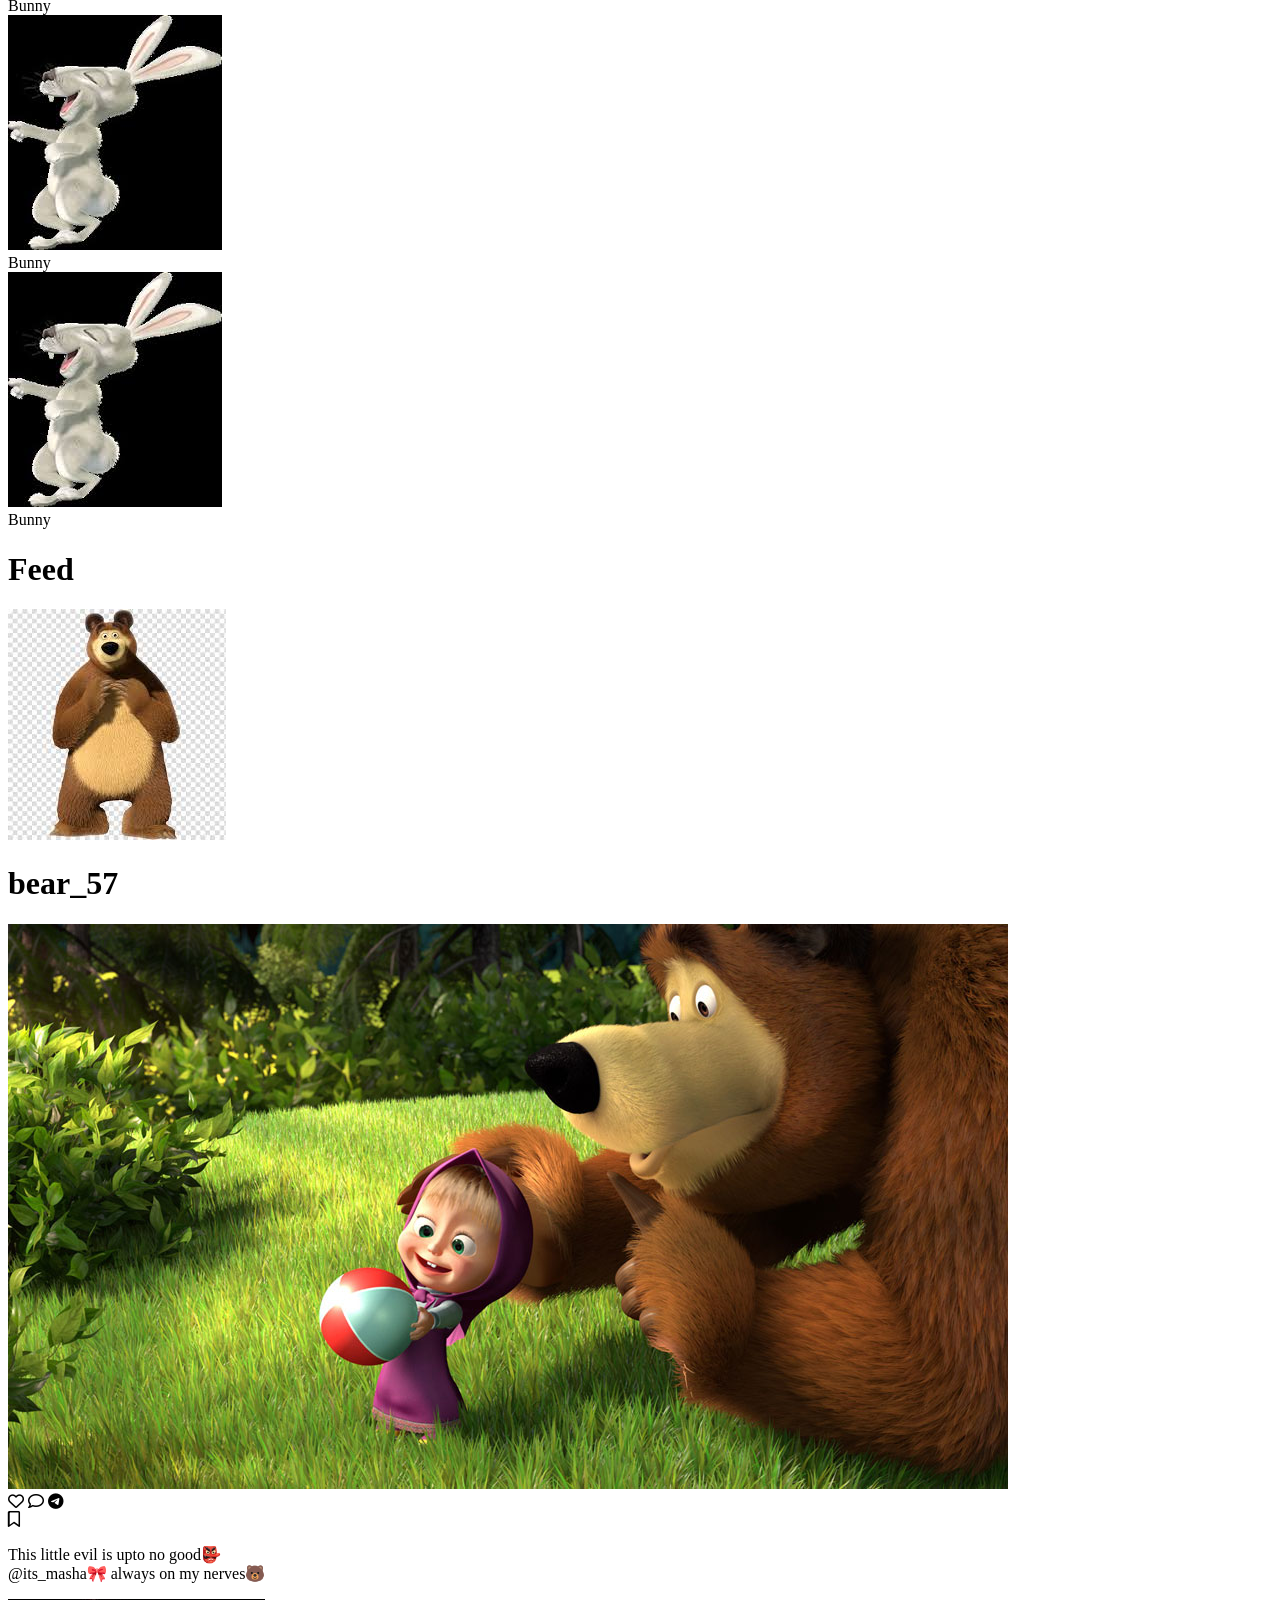
==== commit 7e3913f2: "Update index.html" ====
--- a/index.html
+++ b/index.html
@@ -5,7 +5,7 @@
 <head>
     <meta charset="UTF-8">
     <meta name="viewport" content="width=device-width, initial-scale=1.0">
-    <link rel="stylesheet" href="instagram.css">
+    <link rel="stylesheet" href="style.css">
     <link rel="stylesheet" href="https://cdnjs.cloudflare.com/ajax/libs/font-awesome/6.5.2/css/all.min.css"
         integrity="sha512-..." crossorigin="anonymous" referrerpolicy="no-referrer" />
     <title>Instagram</title>
@@ -566,3 +566,4 @@
 
 </html>
 
+
